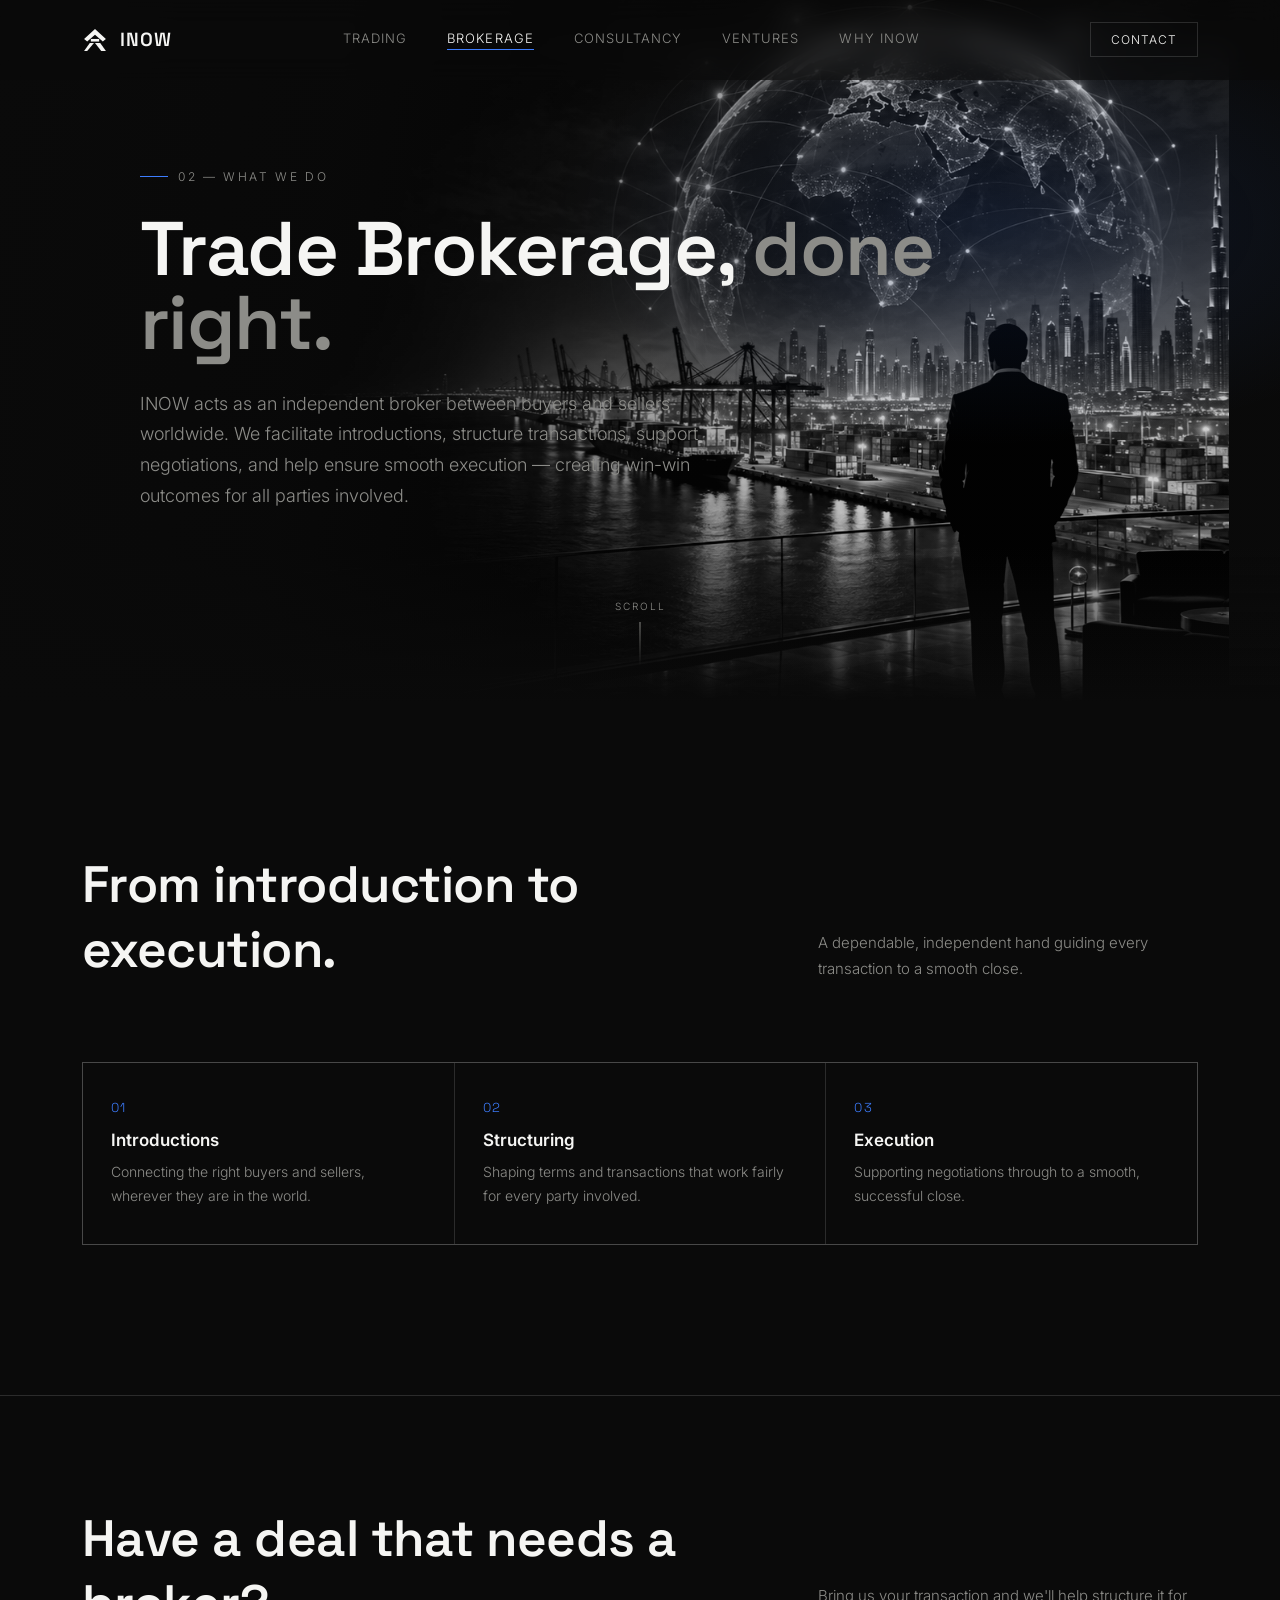
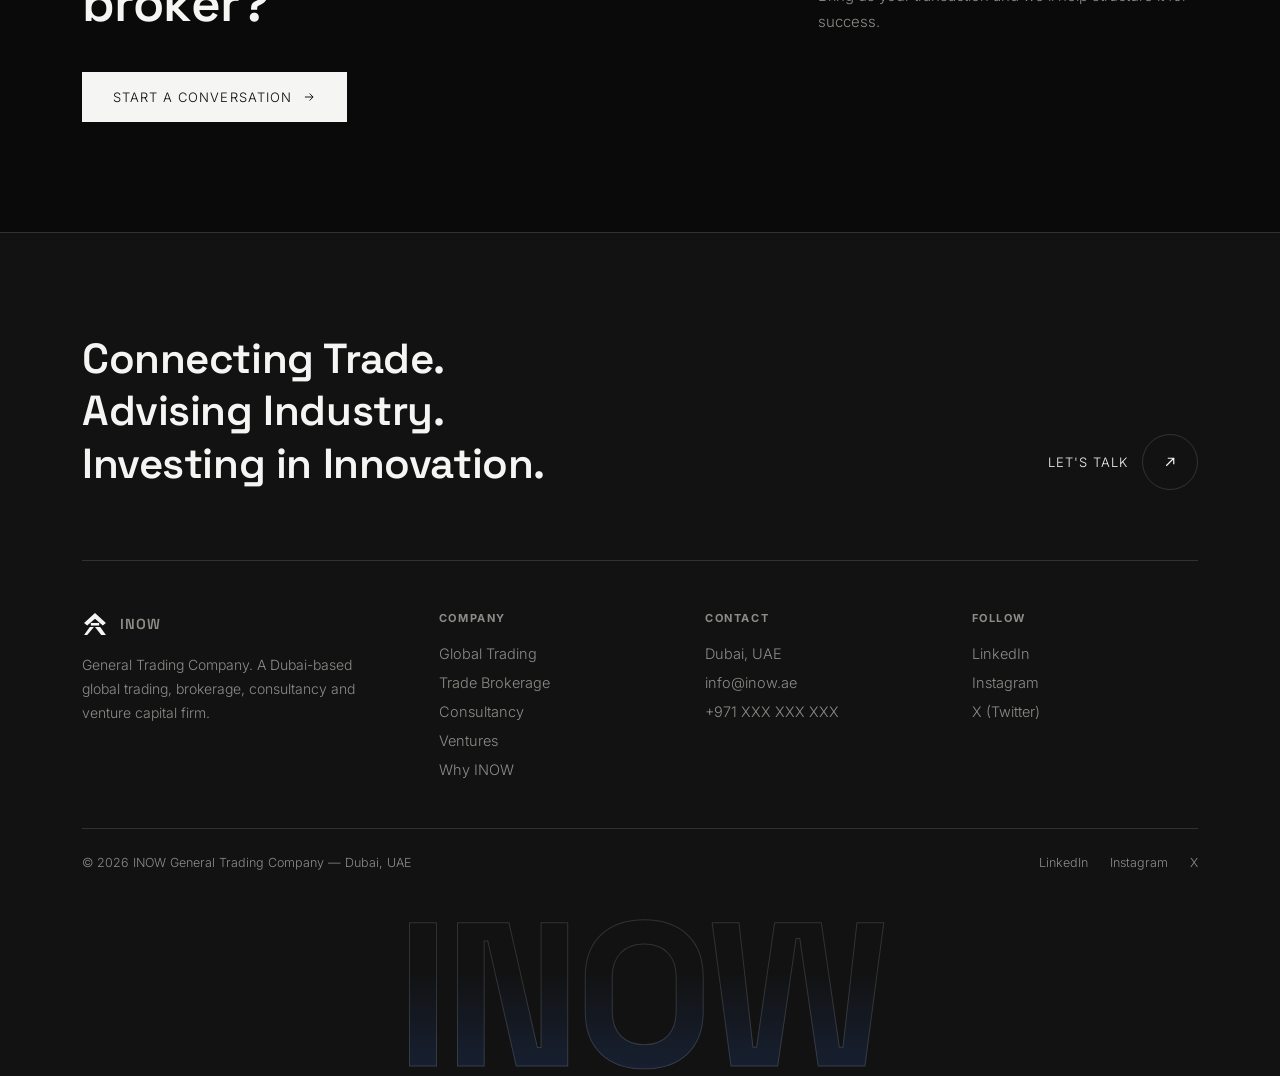
==== brokerage.html @ cca8582d "Split site into separate pages, fix header alignment, add favicon Each nav item (Trading, Brokerage," ====
<!DOCTYPE html>
<html lang="en">
<head>
<meta charset="UTF-8">
<meta name="viewport" content="width=device-width, initial-scale=1.0">
<title>Trade Brokerage — INOW</title>
<meta name="description" content="INOW acts as an independent broker between buyers and sellers worldwide, facilitating introductions, structuring transactions, and supporting negotiations.">
<link rel="icon" type="image/svg+xml" href="assets/favicon.svg">
<link rel="preconnect" href="https://fonts.googleapis.com">
<link rel="preconnect" href="https://fonts.gstatic.com" crossorigin>
<link href="https://fonts.googleapis.com/css2?family=Space+Grotesk:wght@400;500;600;700&family=Inter:wght@300;400;500;600&display=swap" rel="stylesheet">
<link rel="stylesheet" href="assets/style.css">
</head>
<body>

<header id="siteHeader">
  <div class="wrap header-inner">
    <a href="index.html" class="brand">
      <svg class="mark" viewBox="0 0 100 100" fill="none" xmlns="http://www.w3.org/2000/svg">
        <path d="M50 8 L92 46 L80 56 L50 30 L20 56 L8 46 Z" fill="#f5f5f3"/>
        <rect x="34" y="46" width="32" height="10" fill="#f5f5f3"/>
        <path d="M30 62 L46 62 L20 92 L8 92 Z" fill="#f5f5f3"/>
        <path d="M50 62 L70 62 L92 92 L74 92 Z" fill="#f5f5f3"/>
      </svg>
      <span class="logotype">INOW</span>
    </a>
    <nav class="links">
      <a href="trading.html">Trading</a>
      <a href="brokerage.html" class="active">Brokerage</a>
      <a href="consultancy.html">Consultancy</a>
      <a href="ventures.html">Ventures</a>
      <a href="why-inow.html">Why INOW</a>
    </nav>
    <a href="index.html#contact" class="nav-cta">Contact</a>
    <div class="burger" id="burger"><span></span><span></span><span></span></div>
  </div>
</header>

<!-- ================= HERO ================= -->
<section class="hero page-hero">
  <div class="hero-canvas-wrap">
    <img src="hero-global-trade.png" alt="Global trade negotiation and brokerage network" class="hero-bg-image">
    <div class="hero-scrim"></div>
  </div>
  <div class="wrap hero-content">
    <div class="eyebrow">02 — What We Do</div>
    <h1>Trade Brokerage, <em>done right.</em></h1>
    <p class="lead">INOW acts as an independent broker between buyers and sellers worldwide. We facilitate introductions, structure transactions, support negotiations, and help ensure smooth execution — creating win-win outcomes for all parties involved.</p>
  </div>
  <div class="scroll-cue"><span>Scroll</span><div class="line"></div></div>
</section>

<!-- ================= CONTENT ================= -->
<section>
  <div class="wrap">
    <div class="section-head reveal">
      <h2>From introduction to execution.</h2>
      <p>A dependable, independent hand guiding every transaction to a smooth close.</p>
    </div>
    <div class="trio-grid stagger">
      <div class="trio-cell reveal">
        <div class="step">01</div>
        <h4>Introductions</h4>
        <p>Connecting the right buyers and sellers, wherever they are in the world.</p>
      </div>
      <div class="trio-cell reveal">
        <div class="step">02</div>
        <h4>Structuring</h4>
        <p>Shaping terms and transactions that work fairly for every party involved.</p>
      </div>
      <div class="trio-cell reveal">
        <div class="step">03</div>
        <h4>Execution</h4>
        <p>Supporting negotiations through to a smooth, successful close.</p>
      </div>
    </div>
  </div>
</section>

<!-- ================= CONTACT CTA ================= -->
<section class="divider-line tight">
  <div class="wrap">
    <div class="section-head reveal" style="margin-bottom:0;">
      <h2>Have a deal that needs a broker?</h2>
      <p>Bring us your transaction and we'll help structure it for success.</p>
    </div>
    <div class="hero-actions reveal" style="opacity:1;margin-top:36px;">
      <a href="index.html#contact" class="btn primary">Start a Conversation
        <svg viewBox="0 0 24 24" fill="none" stroke="currentColor" stroke-width="1.6"><path d="M5 12h14M13 6l6 6-6 6"/></svg>
      </a>
    </div>
  </div>
</section>

<!-- ================= FOOTER ================= -->
<footer>
  <div class="wrap">
    <div class="footer-top reveal">
      <div class="footer-tagline">Connecting Trade.<br>Advising Industry.<br>Investing in Innovation.</div>
      <a href="index.html#contact" class="footer-cta">Let's talk
        <span class="circle"><svg viewBox="0 0 24 24" fill="none" stroke="currentColor" stroke-width="1.6"><path d="M7 17 17 7M9 7h8v8"/></svg></span>
      </a>
    </div>

    <div class="footer-columns">
      <div class="footer-brand-col">
        <a href="index.html" class="brand">
          <svg class="mark" viewBox="0 0 100 100" fill="none" xmlns="http://www.w3.org/2000/svg">
            <path d="M50 8 L92 46 L80 56 L50 30 L20 56 L8 46 Z" fill="#f5f5f3"/>
            <rect x="34" y="46" width="32" height="10" fill="#f5f5f3"/>
            <path d="M30 62 L46 62 L20 92 L8 92 Z" fill="#f5f5f3"/>
            <path d="M50 62 L70 62 L92 92 L74 92 Z" fill="#f5f5f3"/>
          </svg>
          <span class="logotype">INOW</span>
        </a>
        <p>General Trading Company. A Dubai-based global trading, brokerage, consultancy and venture capital firm.</p>
      </div>
      <div>
        <h5>Company</h5>
        <ul>
          <li><a href="trading.html">Global Trading</a></li>
          <li><a href="brokerage.html">Trade Brokerage</a></li>
          <li><a href="consultancy.html">Consultancy</a></li>
          <li><a href="ventures.html">Ventures</a></li>
          <li><a href="why-inow.html">Why INOW</a></li>
        </ul>
      </div>
      <div>
        <h5>Contact</h5>
        <ul>
          <li>Dubai, UAE</li>
          <li><a href="mailto:info@inow.ae">info@inow.ae</a></li>
          <li>+971 XXX XXX XXX</li>
        </ul>
      </div>
      <div>
        <h5>Follow</h5>
        <ul>
          <li><a href="#">LinkedIn</a></li>
          <li><a href="#">Instagram</a></li>
          <li><a href="#">X (Twitter)</a></li>
        </ul>
      </div>
    </div>

    <div class="footer-bottom">
      <span>© <span id="year"></span> INOW General Trading Company — Dubai, UAE</span>
      <div class="footer-socials">
        <a href="#">LinkedIn</a><a href="#">Instagram</a><a href="#">X</a>
      </div>
    </div>

    <div class="footer-giant">INOW</div>
  </div>
</footer>

<script src="assets/site.js"></script>
</body>
</html>
---- assets/style.css ----
:root{
  --black:#0a0a0a;
  --off-black:#121212;
  --panel:#161616;
  --white:#f5f5f3;
  --grey-1:#8c8c88;
  --grey-2:#3a3a38;
  --line:rgba(245,245,243,0.14);
  --line-soft:rgba(245,245,243,0.07);
  --blue:#3d7dff;
  --blue-soft:rgba(61,125,255,0.14);
  --blue-glow:rgba(61,125,255,0.35);
  --ease:cubic-bezier(.16,.8,.24,1);
}
*{margin:0;padding:0;box-sizing:border-box;}
html{scroll-behavior:smooth;}
body{
  background:var(--black);
  color:var(--white);
  font-family:'Inter',sans-serif;
  font-weight:300;
  overflow-x:hidden;
  -webkit-font-smoothing:antialiased;
}
h1,h2,h3,.logotype{font-family:'Space Grotesk',sans-serif;}
a{color:inherit;text-decoration:none;}
img{max-width:100%;display:block;}
.wrap{max-width:1180px;margin:0 auto;padding:0 32px;}
::selection{background:var(--blue);color:var(--white);}

/* ---------- Scrollbar ---------- */
::-webkit-scrollbar{width:8px;}
::-webkit-scrollbar-track{background:var(--black);}
::-webkit-scrollbar-thumb{background:var(--grey-2);}
::-webkit-scrollbar-thumb:hover{background:var(--blue);}

/* ---------- Nav ---------- */
header{
  position:fixed;top:0;left:0;right:0;z-index:100;
  background:rgba(10,10,10,0.55);
  backdrop-filter:blur(14px);
  border-bottom:1px solid transparent;
  transition:border-color .4s var(--ease),background .4s var(--ease);
}
header.scrolled{
  border-bottom-color:var(--line);
  background:rgba(10,10,10,0.85);
}
.header-inner{
  display:flex;align-items:center;justify-content:space-between;
  padding:22px 32px;
  transition:padding .4s var(--ease);
}
header.scrolled .header-inner{padding:14px 32px;}
.brand{display:flex;align-items:center;gap:12px;font-size:19px;letter-spacing:0.06em;font-weight:600;}
.brand .mark{width:26px;height:26px;display:block;}
nav.links{display:flex;gap:40px;font-size:13px;letter-spacing:0.08em;text-transform:uppercase;}
nav.links a{position:relative;color:var(--grey-1);transition:color .3s var(--ease);padding-bottom:4px;}
nav.links a::after{
  content:"";position:absolute;left:0;bottom:0;width:0;height:1px;background:var(--blue);
  transition:width .35s var(--ease);
}
nav.links a:hover{color:var(--white);}
nav.links a:hover::after{width:100%;}
nav.links a.active{color:var(--white);}
nav.links a.active::after{width:100%;}
.nav-cta{
  border:1px solid var(--line);padding:9px 20px;font-size:12px;letter-spacing:.08em;text-transform:uppercase;
  transition:all .3s var(--ease);
}
.nav-cta:hover{background:var(--blue);color:var(--white);border-color:var(--blue);}
.burger{display:none;flex-direction:column;gap:5px;cursor:pointer;z-index:110;}
.burger span{width:24px;height:1px;background:var(--white);display:block;}

/* ---------- Hero ---------- */
.hero{
  position:relative;min-height:100vh;display:flex;flex-direction:column;justify-content:center;
  padding-top:120px;overflow:hidden;
}
.hero.page-hero{min-height:78vh;}
.hero-canvas-wrap{
  position:absolute;inset:0;z-index:0;
  background:var(--black);
  overflow:hidden;
}
.hero-bg-image{
  position:absolute;inset:-4% -4% -4% -4%;width:108%;height:108%;object-fit:cover;object-position:center 30%;
  filter:grayscale(1) contrast(1.08);
  animation:heroZoom 26s ease-in-out infinite alternate;
  opacity:0.95;
  clip-path:circle(0% at 72% 42%);
  will-change:clip-path,transform;
}
.hero-bg-image.revealed{
  animation:heroReveal 1.6s var(--ease) forwards, heroZoom 26s ease-in-out 1.6s infinite alternate;
}
@keyframes heroReveal{
  from{clip-path:circle(0% at 72% 42%);}
  to{clip-path:circle(75% at 72% 42%);}
}
@keyframes heroZoom{from{transform:scale(1);}to{transform:scale(1.06);}}
.hero-scrim{
  position:absolute;inset:0;z-index:1;
  background:
    linear-gradient(100deg, var(--black) 0%, rgba(10,10,10,0.86) 26%, rgba(10,10,10,0.35) 52%, rgba(10,10,10,0.15) 70%),
    linear-gradient(0deg, var(--black) 0%, transparent 22%),
    radial-gradient(ellipse 50% 45% at 78% 32%, var(--blue-soft), transparent 70%);
}
.hero-content{position:relative;z-index:2;}
.eyebrow{
  display:inline-flex;align-items:center;gap:10px;
  font-size:12px;letter-spacing:.22em;text-transform:uppercase;color:var(--grey-1);
  margin-bottom:28px;opacity:0;animation:fadeUp .9s var(--ease) .1s forwards;
}
.eyebrow::before{content:"";width:28px;height:1px;background:var(--blue);}
.hero h1{
  font-size:clamp(42px,7.4vw,104px);
  line-height:0.98;font-weight:600;letter-spacing:-0.02em;
  max-width:1000px;
  opacity:0;animation:fadeUp 1s var(--ease) .25s forwards;
}
.hero.page-hero h1{font-size:clamp(38px,6vw,76px);}
.hero h1 em{font-style:normal;color:var(--grey-1);}
.hero p.lead{
  margin-top:28px;max-width:560px;font-size:18px;line-height:1.7;color:var(--grey-1);font-weight:300;
  opacity:0;animation:fadeUp 1s var(--ease) .4s forwards;
}
.hero-actions{
  margin-top:44px;display:flex;gap:18px;flex-wrap:wrap;
  opacity:0;animation:fadeUp 1s var(--ease) .55s forwards;
}
.btn{
  display:inline-flex;align-items:center;gap:10px;
  padding:16px 30px;font-size:13px;letter-spacing:.08em;text-transform:uppercase;
  border:1px solid var(--white);transition:all .35s var(--ease);
}
.btn.primary{background:var(--white);color:var(--black);}
.btn.primary:hover{background:var(--blue);color:var(--white);border-color:var(--blue);box-shadow:0 0 0 1px var(--blue),0 12px 32px -8px var(--blue-glow);}
.btn.ghost{border-color:var(--line);color:var(--white);}
.btn.ghost:hover{border-color:var(--blue);color:var(--blue);}
.btn svg{width:14px;height:14px;transition:transform .35s var(--ease);}
.btn:hover svg{transform:translateX(4px);}

.hero-stats{
  position:relative;z-index:2;
  margin-top:110px;padding-top:34px;border-top:1px solid var(--line);
  display:grid;grid-template-columns:repeat(4,1fr);gap:20px;
  opacity:0;animation:fadeUp 1s var(--ease) .7s forwards;
}
.stat .num{font-family:'Space Grotesk',sans-serif;font-size:clamp(22px,2.6vw,36px);font-weight:600;}
.stat:nth-child(2) .num{color:var(--blue);}
.stat .label{margin-top:6px;font-size:12px;letter-spacing:.08em;text-transform:uppercase;color:var(--grey-1);}

.scroll-cue{
  position:absolute;bottom:36px;left:50%;transform:translateX(-50%);z-index:2;
  display:flex;flex-direction:column;align-items:center;gap:10px;
  font-size:10px;letter-spacing:.2em;text-transform:uppercase;color:var(--grey-1);
}
.scroll-cue .line{width:1px;height:44px;background:linear-gradient(var(--grey-1),transparent);position:relative;overflow:hidden;}
.scroll-cue .line::after{
  content:"";position:absolute;top:-100%;left:0;width:100%;height:100%;background:var(--blue);
  animation:drip 2.2s ease-in-out infinite;
}
@keyframes drip{0%{top:-100%;}60%{top:100%;}100%{top:100%;}}

@keyframes fadeUp{
  from{opacity:0;transform:translateY(22px);}
  to{opacity:1;transform:translateY(0);}
}

/* ---------- Section shell ---------- */
section{position:relative;padding:150px 0;}
section.tight{padding:110px 0;}
.divider-line{border-top:1px solid var(--line);}
.kicker{
  font-size:12px;letter-spacing:.22em;text-transform:uppercase;color:var(--grey-1);
  display:flex;align-items:center;gap:12px;margin-bottom:22px;
}
.kicker span.tag{font-family:'Space Grotesk',sans-serif;color:var(--grey-2);font-size:64px;font-weight:700;line-height:1;}
.kicker::before{content:"";width:8px;height:8px;border-radius:50%;background:var(--blue);box-shadow:0 0 12px var(--blue-glow);flex-shrink:0;}
.section-head{display:flex;justify-content:space-between;align-items:flex-end;gap:40px;margin-bottom:80px;flex-wrap:wrap;}
.section-head h2{font-size:clamp(30px,4vw,52px);font-weight:600;letter-spacing:-0.01em;max-width:640px;}
.section-head p{max-width:380px;color:var(--grey-1);font-size:15px;line-height:1.75;}

.reveal{opacity:0;transform:translateY(36px);transition:opacity .9s var(--ease),transform .9s var(--ease);}
.reveal.in{opacity:1;transform:translateY(0);}
.stagger .reveal:nth-child(1){transition-delay:.05s;}
.stagger .reveal:nth-child(2){transition-delay:.15s;}
.stagger .reveal:nth-child(3){transition-delay:.25s;}
.stagger .reveal:nth-child(4){transition-delay:.35s;}

/* ---------- Pillars (Brokerage / Consultancy / VC) ---------- */
.pillars{display:flex;flex-direction:column;}
.pillar{
  display:grid;grid-template-columns:90px 1fr 1fr;gap:48px;align-items:start;
  padding:54px 0;border-top:1px solid var(--line);position:relative;
}
.pillar:last-child{border-bottom:1px solid var(--line);}
.pillar .idx{font-family:'Space Grotesk',sans-serif;font-size:15px;color:var(--grey-1);padding-top:6px;}
.pillar h3{font-size:clamp(24px,2.8vw,34px);font-weight:600;letter-spacing:-0.01em;}
.pillar .icon-badge{
  width:46px;height:46px;border:1px solid var(--line);border-radius:50%;
  display:flex;align-items:center;justify-content:center;margin-bottom:22px;
  transition:border-color .35s var(--ease),box-shadow .35s var(--ease);
}
.pillar:hover .icon-badge{border-color:var(--blue);box-shadow:0 0 20px -4px var(--blue-glow);}
.icon-badge svg{width:20px;height:20px;stroke:var(--white);fill:none;}
.pillar p{color:var(--grey-1);font-size:15.5px;line-height:1.8;max-width:480px;}
@media (max-width:820px){
  .pillar{grid-template-columns:1fr;gap:14px;}
  .pillar .idx{display:none;}
}

/* ---------- Why INOW ---------- */
.why-grid{display:grid;grid-template-columns:repeat(5,1fr);border-top:1px solid var(--line);border-left:1px solid var(--line);}
.why-cell{
  border-right:1px solid var(--line);border-bottom:1px solid var(--line);
  padding:40px 26px;min-height:220px;display:flex;flex-direction:column;justify-content:space-between;
  transition:background .4s var(--ease),box-shadow .4s var(--ease);
  position:relative;
}
.why-cell:hover{background:var(--panel);box-shadow:inset 0 2px 0 var(--blue);}
.why-cell svg{width:26px;height:26px;stroke:var(--white);fill:none;transition:stroke .35s var(--ease);}
.why-cell:hover svg{stroke:var(--blue);}
.why-cell h4{margin-top:22px;font-size:15px;font-weight:500;letter-spacing:.01em;line-height:1.5;}
@media (max-width:960px){.why-grid{grid-template-columns:repeat(2,1fr);}}

/* ---------- Overview link cards (Home) ---------- */
.card-grid{display:grid;grid-template-columns:repeat(auto-fit,minmax(220px,1fr));gap:1px;background:var(--line);border:1px solid var(--line);}
.card{
  background:var(--black);padding:44px 30px;display:flex;flex-direction:column;justify-content:space-between;min-height:280px;
  transition:background .4s var(--ease);position:relative;overflow:hidden;
}
.card:hover{background:var(--panel);}
.card .icon-badge{margin-bottom:0;}
.card:hover .icon-badge{border-color:var(--blue);box-shadow:0 0 20px -4px var(--blue-glow);}
.card h3{font-size:19px;font-weight:600;margin:22px 0 10px;letter-spacing:-0.01em;}
.card p{color:var(--grey-1);font-size:14px;line-height:1.7;margin-bottom:26px;}
.card .card-link{display:inline-flex;align-items:center;gap:8px;font-size:12px;letter-spacing:.1em;text-transform:uppercase;color:var(--white);}
.card .card-link svg{width:13px;height:13px;stroke:currentColor;fill:none;transition:transform .35s var(--ease);}
.card:hover .card-link svg{transform:translateX(4px);}

/* ---------- Trio highlight grid (Brokerage / Consultancy / Ventures) ---------- */
.trio-grid{display:grid;grid-template-columns:repeat(3,1fr);gap:1px;background:var(--line);border:1px solid var(--line);}
.trio-cell{background:var(--black);padding:36px 28px;transition:background .4s var(--ease);}
.trio-cell:hover{background:var(--panel);}
.trio-cell .step{font-family:'Space Grotesk',sans-serif;color:var(--blue);font-size:13px;letter-spacing:.1em;margin-bottom:14px;}
.trio-cell h4{font-size:17px;font-weight:600;margin-bottom:10px;}
.trio-cell p{color:var(--grey-1);font-size:14px;line-height:1.7;}
@media (max-width:820px){.trio-grid{grid-template-columns:1fr;}}

/* ---------- Marquee ---------- */
.marquee-strip{
  border-top:1px solid var(--line);border-bottom:1px solid var(--line);
  padding:30px 0;overflow:hidden;white-space:nowrap;
}
.marquee-track{display:inline-flex;gap:0;animation:scrollLeft 32s linear infinite;}
.marquee-track span{
  font-family:'Space Grotesk',sans-serif;font-size:22px;font-weight:500;color:var(--grey-1);
  padding:0 34px;display:inline-flex;align-items:center;gap:34px;
}
.marquee-track span::after{content:"—";color:var(--blue);opacity:0.6;}
@keyframes scrollLeft{from{transform:translateX(0);}to{transform:translateX(-50%);}}

/* ---------- Contact ---------- */
.contact-shell{display:grid;grid-template-columns:1fr 1fr;gap:80px;}
.contact-info h2{font-size:clamp(32px,4.4vw,56px);font-weight:600;letter-spacing:-0.02em;margin-bottom:26px;}
.contact-info p{color:var(--grey-1);font-size:16px;line-height:1.8;max-width:420px;margin-bottom:44px;}
.contact-detail{display:flex;align-items:center;gap:16px;padding:18px 0;border-top:1px solid var(--line);transition:border-color .3s var(--ease);}
.contact-detail:last-of-type{border-bottom:1px solid var(--line);}
.contact-detail:hover{border-color:var(--blue-soft);}
.contact-detail svg{width:18px;height:18px;stroke:var(--blue);fill:none;flex-shrink:0;}
.contact-detail .label{font-size:11px;letter-spacing:.14em;text-transform:uppercase;color:var(--grey-1);}
.contact-detail .value{font-size:16px;margin-top:2px;}

form.contact-form{display:flex;flex-direction:column;gap:0;}
.field{border-bottom:1px solid var(--line);padding:18px 2px;position:relative;}
.field label{display:block;font-size:11px;letter-spacing:.14em;text-transform:uppercase;color:var(--grey-1);margin-bottom:10px;}
.field input,.field textarea{
  width:100%;background:transparent;border:none;outline:none;color:var(--white);
  font-family:'Inter',sans-serif;font-size:16px;font-weight:300;resize:none;
}
.field input::placeholder,.field textarea::placeholder{color:var(--grey-2);}
.field .underline{position:absolute;left:0;bottom:-1px;height:1px;width:0;background:var(--blue);transition:width .4s var(--ease);}
.field:focus-within .underline{width:100%;}
.field:focus-within label{color:var(--blue);}
.form-submit{
  margin-top:34px;align-self:flex-start;
}

/* ---------- Footer ---------- */
footer{
  background:var(--off-black);
  border-top:1px solid var(--line);
  padding-top:100px;
  position:relative;
  overflow:hidden;
}
.footer-top{display:flex;justify-content:space-between;align-items:flex-end;gap:40px;flex-wrap:wrap;padding-bottom:70px;}
.footer-tagline{font-family:'Space Grotesk',sans-serif;font-size:clamp(24px,3.4vw,42px);font-weight:600;max-width:640px;letter-spacing:-0.01em;line-height:1.25;}
.footer-cta{display:flex;align-items:center;gap:14px;font-size:13px;letter-spacing:.08em;text-transform:uppercase;}
.footer-cta .circle{
  width:56px;height:56px;border:1px solid var(--line);border-radius:50%;
  display:flex;align-items:center;justify-content:center;transition:all .35s var(--ease);
}
.footer-cta .circle svg{width:18px;height:18px;stroke:var(--white);fill:none;transition:transform .35s var(--ease);}
.footer-cta:hover .circle{background:var(--blue);border-color:var(--blue);box-shadow:0 0 24px -4px var(--blue-glow);}
.footer-cta:hover .circle svg{stroke:var(--white);transform:translate(3px,-3px);}

.footer-columns{
  display:grid;grid-template-columns:1.4fr 1fr 1fr 1fr;gap:40px;
  padding:50px 0;border-top:1px solid var(--line);
}
.footer-columns h5{font-size:11px;letter-spacing:.14em;text-transform:uppercase;color:var(--grey-1);margin-bottom:20px;}
.footer-columns ul{list-style:none;display:flex;flex-direction:column;gap:12px;}
.footer-columns a, .footer-columns li{font-size:14.5px;color:var(--grey-1);transition:color .3s var(--ease);}
.footer-columns a:hover{color:var(--blue);}
.footer-brand-col .brand{margin-bottom:16px;}
.footer-brand-col p{color:var(--grey-1);font-size:14px;line-height:1.7;max-width:280px;}

.footer-bottom{
  display:flex;justify-content:space-between;align-items:center;flex-wrap:wrap;gap:16px;
  padding:26px 0;border-top:1px solid var(--line);
  font-size:12.5px;color:var(--grey-1);
}
.footer-socials{display:flex;gap:22px;}
.footer-socials a{color:var(--grey-1);}
.footer-socials a:hover{color:var(--blue);}

.footer-giant{
  font-family:'Space Grotesk',sans-serif;font-weight:700;
  font-size:clamp(70px,16vw,260px);line-height:0.78;letter-spacing:-0.03em;
  color:transparent;-webkit-text-stroke:1px var(--line);
  background:linear-gradient(180deg, transparent 40%, var(--blue-soft) 100%);
  -webkit-background-clip:text;background-clip:text;
  text-align:center;padding:20px 0 0;user-select:none;white-space:nowrap;
}

@media (max-width:900px){
  .contact-shell{grid-template-columns:1fr;}
  .footer-columns{grid-template-columns:1fr 1fr;}
  .hero-stats{grid-template-columns:repeat(2,1fr);}
}
@media (max-width:720px){
  nav.links{
    display:flex;flex-direction:column;align-items:flex-start;gap:0;
    position:fixed;top:0;right:0;height:100vh;width:78vw;max-width:320px;
    background:var(--off-black);border-left:1px solid var(--line);
    padding:100px 32px;transform:translateX(100%);transition:transform .45s var(--ease);
    z-index:105;
  }
  nav.links.open{transform:translateX(0);}
  nav.links a{width:100%;padding:16px 0;border-bottom:1px solid var(--line-soft);font-size:14px;}
  .nav-cta{display:none;}
  .burger{display:flex;}
  .burger.open span:nth-child(1){transform:translateY(6px) rotate(45deg);}
  .burger.open span:nth-child(2){opacity:0;}
  .burger.open span:nth-child(3){transform:translateY(-6px) rotate(-45deg);}
  .burger span{transition:transform .3s var(--ease),opacity .3s var(--ease);}
  .pillar{grid-template-columns:1fr;}
  .why-grid{grid-template-columns:1fr 1fr;}
  section{padding:100px 0;}
}
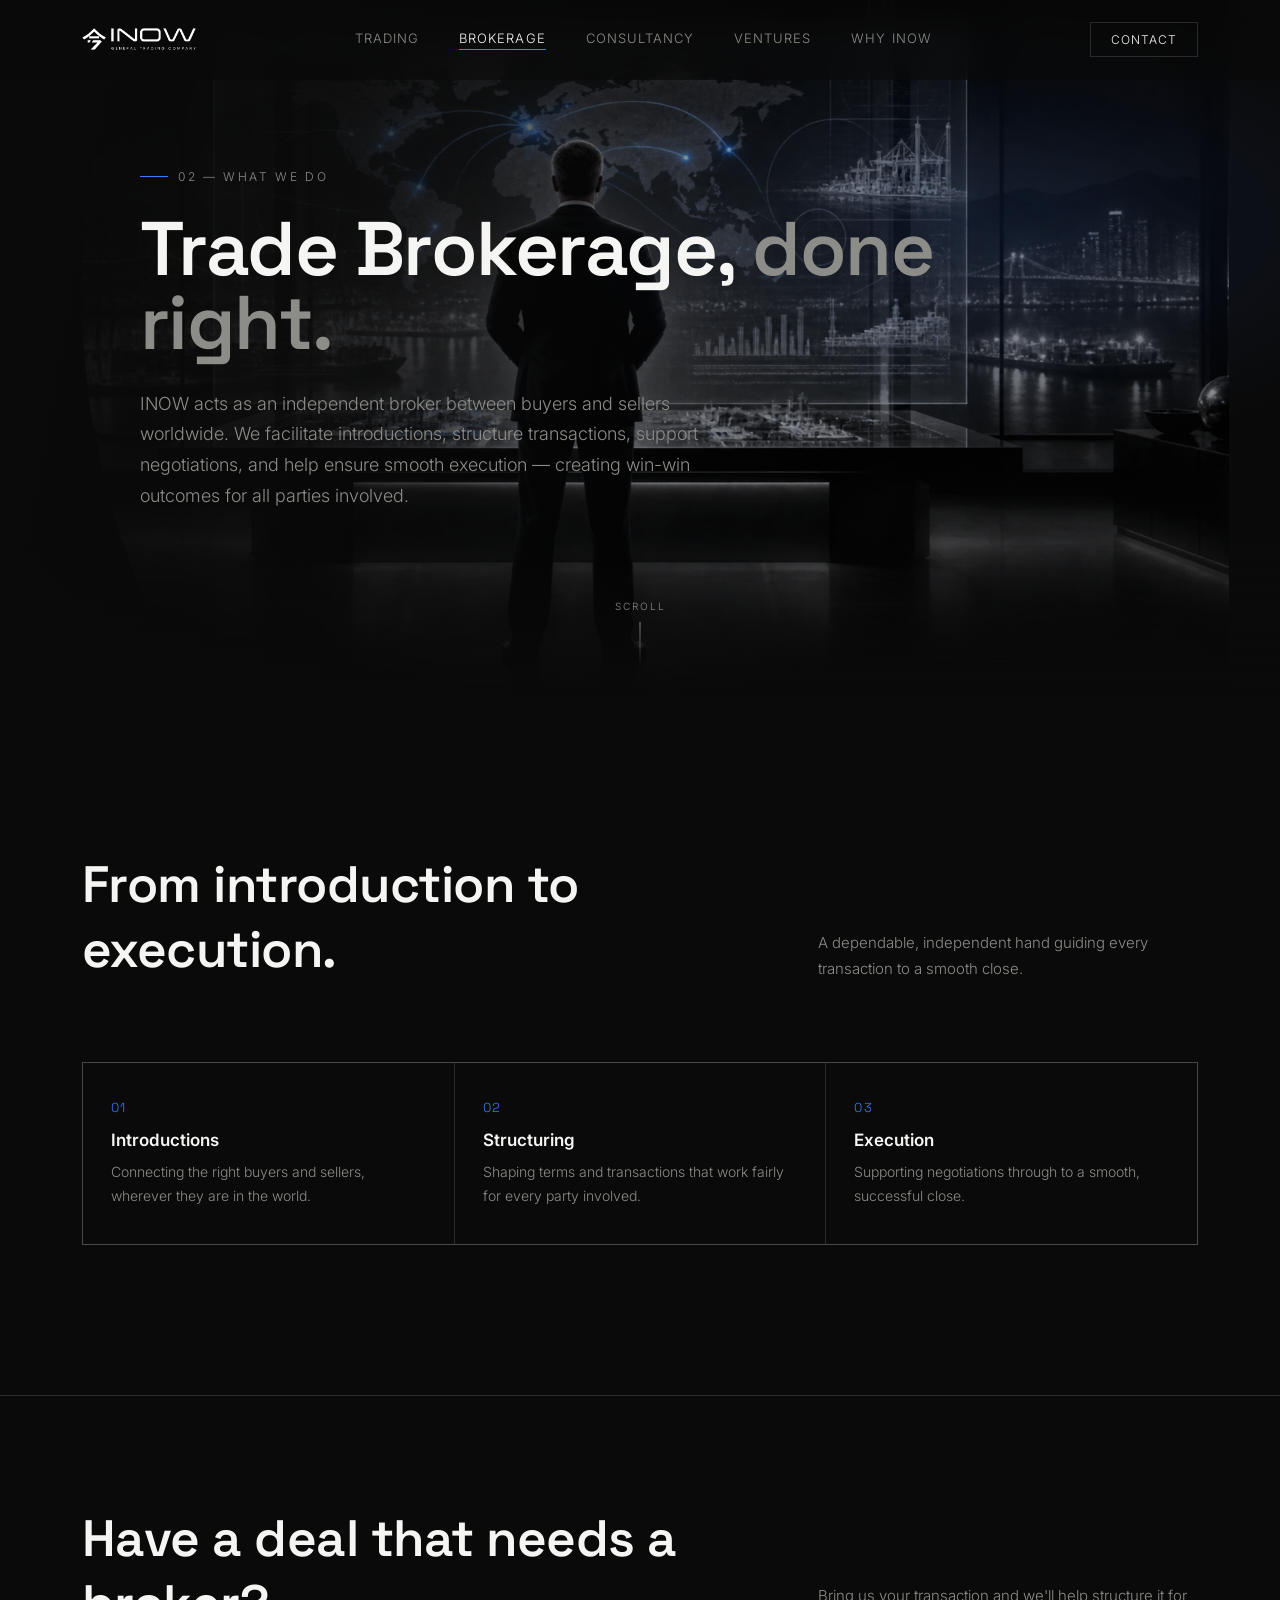
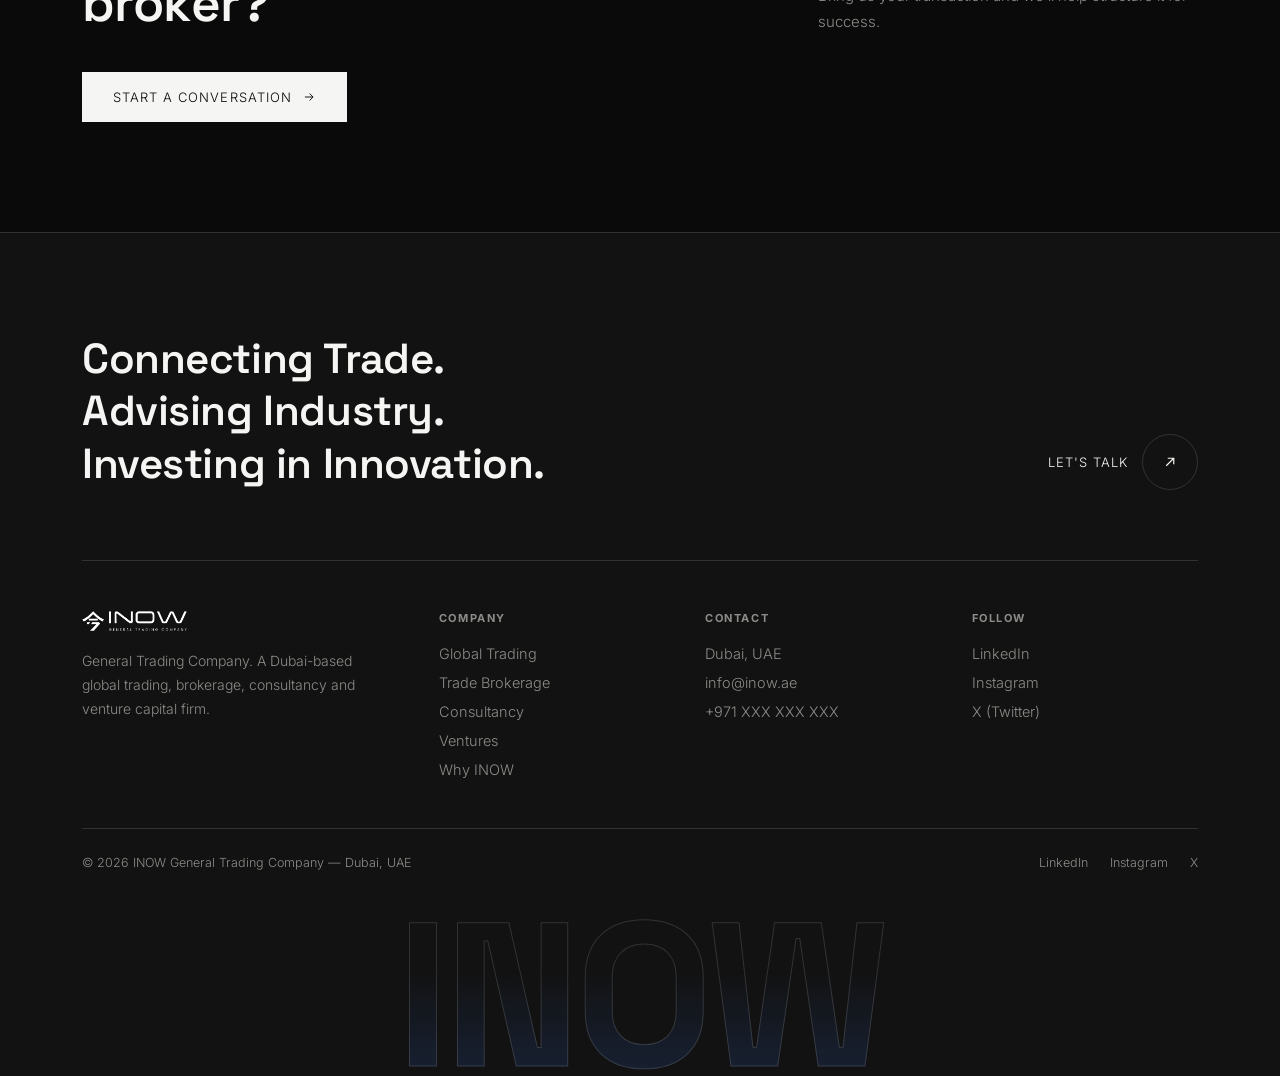
==== commit 86e9e921: "Wire in per-page hero photos and swap header/footer to the real logo Renames the uploaded hero-image" ====
--- a/brokerage.html
+++ b/brokerage.html
@@ -16,13 +16,7 @@
 <header id="siteHeader">
   <div class="wrap header-inner">
     <a href="index.html" class="brand">
-      <svg class="mark" viewBox="0 0 100 100" fill="none" xmlns="http://www.w3.org/2000/svg">
-        <path d="M50 8 L92 46 L80 56 L50 30 L20 56 L8 46 Z" fill="#f5f5f3"/>
-        <rect x="34" y="46" width="32" height="10" fill="#f5f5f3"/>
-        <path d="M30 62 L46 62 L20 92 L8 92 Z" fill="#f5f5f3"/>
-        <path d="M50 62 L70 62 L92 92 L74 92 Z" fill="#f5f5f3"/>
-      </svg>
-      <span class="logotype">INOW</span>
+      <img src="assets/inow-logo.png" alt="INOW" class="brand-logo">
     </a>
     <nav class="links">
       <a href="trading.html">Trading</a>
@@ -39,7 +33,7 @@
 <!-- ================= HERO ================= -->
 <section class="hero page-hero">
   <div class="hero-canvas-wrap">
-    <img src="hero-global-trade.png" alt="Global trade negotiation and brokerage network" class="hero-bg-image">
+    <img src="assets/hero-brokerage.png" alt="Executive reviewing a global trade network map, connecting buyers and sellers worldwide" class="hero-bg-image">
     <div class="hero-scrim"></div>
   </div>
   <div class="wrap hero-content">
@@ -105,13 +99,7 @@
     <div class="footer-columns">
       <div class="footer-brand-col">
         <a href="index.html" class="brand">
-          <svg class="mark" viewBox="0 0 100 100" fill="none" xmlns="http://www.w3.org/2000/svg">
-            <path d="M50 8 L92 46 L80 56 L50 30 L20 56 L8 46 Z" fill="#f5f5f3"/>
-            <rect x="34" y="46" width="32" height="10" fill="#f5f5f3"/>
-            <path d="M30 62 L46 62 L20 92 L8 92 Z" fill="#f5f5f3"/>
-            <path d="M50 62 L70 62 L92 92 L74 92 Z" fill="#f5f5f3"/>
-          </svg>
-          <span class="logotype">INOW</span>
+          <img src="assets/inow-logo.png" alt="INOW" class="brand-logo">
         </a>
         <p>General Trading Company. A Dubai-based global trading, brokerage, consultancy and venture capital firm.</p>
       </div>
--- a/assets/style.css
+++ b/assets/style.css
@@ -54,6 +54,8 @@
 header.scrolled .header-inner{padding:14px 32px;}
 .brand{display:flex;align-items:center;gap:12px;font-size:19px;letter-spacing:0.06em;font-weight:600;}
 .brand .mark{width:26px;height:26px;display:block;}
+.brand-logo{height:24px;width:auto;display:block;}
+.footer-brand-col .brand-logo{height:22px;}
 nav.links{display:flex;gap:40px;font-size:13px;letter-spacing:0.08em;text-transform:uppercase;}
 nav.links a{position:relative;color:var(--grey-1);transition:color .3s var(--ease);padding-bottom:4px;}
 nav.links a::after{
@@ -85,7 +87,7 @@
 }
 .hero-bg-image{
   position:absolute;inset:-4% -4% -4% -4%;width:108%;height:108%;object-fit:cover;object-position:center 30%;
-  filter:grayscale(1) contrast(1.08);
+  filter:saturate(1.15) contrast(1.08);
   animation:heroZoom 26s ease-in-out infinite alternate;
   opacity:0.95;
   clip-path:circle(0% at 72% 42%);
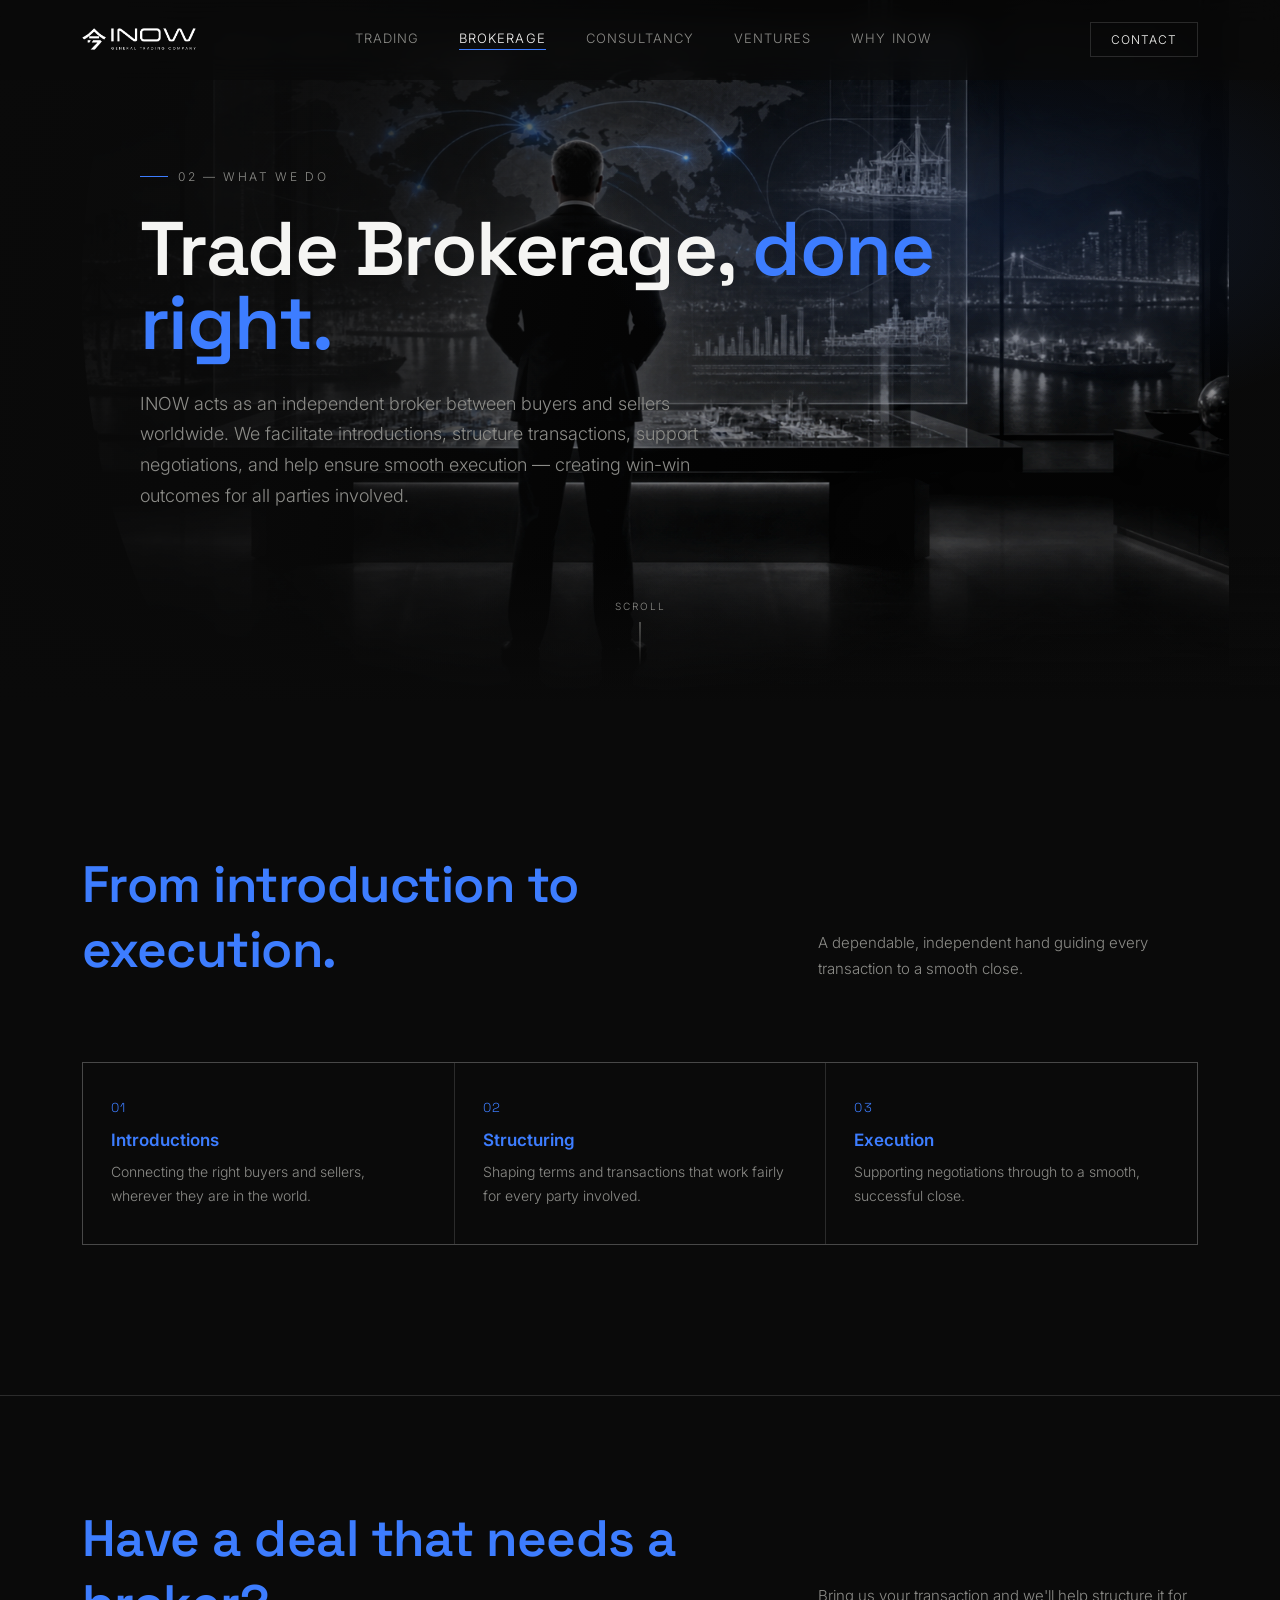
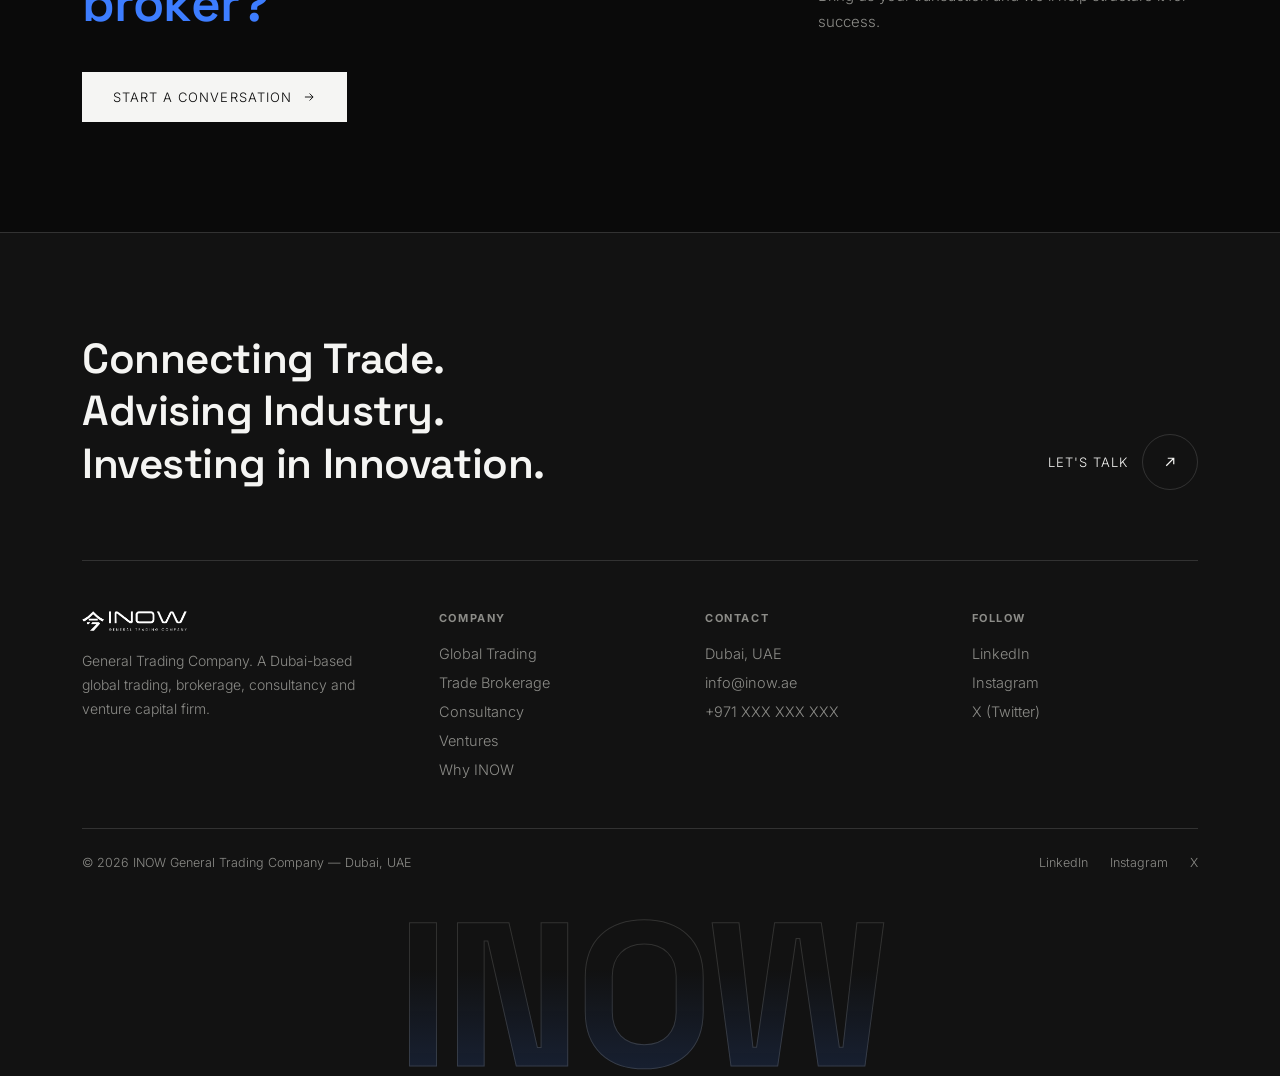
==== commit ef0da32a: "Add homepage hero slider, continuous glow loop, and blue heading accents The home hero now rotates t" ====
--- a/brokerage.html
+++ b/brokerage.html
@@ -35,6 +35,7 @@
   <div class="hero-canvas-wrap">
     <img src="assets/hero-brokerage.png" alt="Executive reviewing a global trade network map, connecting buyers and sellers worldwide" class="hero-bg-image">
     <div class="hero-scrim"></div>
+    <div class="hero-glow"></div>
   </div>
   <div class="wrap hero-content">
     <div class="eyebrow">02 — What We Do</div>
--- a/assets/style.css
+++ b/assets/style.css
@@ -105,8 +105,17 @@
   position:absolute;inset:0;z-index:1;
   background:
     linear-gradient(100deg, var(--black) 0%, rgba(10,10,10,0.86) 26%, rgba(10,10,10,0.35) 52%, rgba(10,10,10,0.15) 70%),
-    linear-gradient(0deg, var(--black) 0%, transparent 22%),
-    radial-gradient(ellipse 50% 45% at 78% 32%, var(--blue-soft), transparent 70%);
+    linear-gradient(0deg, var(--black) 0%, transparent 22%);
+}
+.hero-glow{
+  position:absolute;inset:0;z-index:1;pointer-events:none;
+  background:radial-gradient(ellipse 46% 42% at 78% 32%, var(--blue-glow), transparent 70%);
+  opacity:0.4;
+  animation:heroGlowPulse 7s ease-in-out infinite;
+}
+@keyframes heroGlowPulse{
+  0%,100%{opacity:0.3;transform:scale(1);}
+  50%{opacity:0.7;transform:scale(1.18);}
 }
 .hero-content{position:relative;z-index:2;}
 .eyebrow{
@@ -122,7 +131,7 @@
   opacity:0;animation:fadeUp 1s var(--ease) .25s forwards;
 }
 .hero.page-hero h1{font-size:clamp(38px,6vw,76px);}
-.hero h1 em{font-style:normal;color:var(--grey-1);}
+.hero h1 em{font-style:normal;color:var(--blue);}
 .hero p.lead{
   margin-top:28px;max-width:560px;font-size:18px;line-height:1.7;color:var(--grey-1);font-weight:300;
   opacity:0;animation:fadeUp 1s var(--ease) .4s forwards;
@@ -142,6 +151,31 @@
 .btn.ghost:hover{border-color:var(--blue);color:var(--blue);}
 .btn svg{width:14px;height:14px;transition:transform .35s var(--ease);}
 .btn:hover svg{transform:translateX(4px);}
+
+/* ---------- Hero slider (Home) ---------- */
+.hero-slide-bg{opacity:0;transition:opacity 1.4s ease-in-out;}
+.hero-slide-bg.active{opacity:0.95;}
+.hero-slides-text{display:grid;}
+.hero-slide-text{
+  grid-area:1/1;opacity:0;visibility:hidden;pointer-events:none;
+  transition:opacity .7s var(--ease);
+}
+.hero-slide-text.active{opacity:1;visibility:visible;pointer-events:auto;}
+.hero-slide-text .eyebrow,
+.hero-slide-text h1,
+.hero-slide-text p.lead,
+.hero-slide-text .hero-actions{animation:none;opacity:1;}
+.hero-dots{
+  position:absolute;right:40px;top:50%;transform:translateY(-50%);z-index:3;
+  display:flex;flex-direction:column;gap:14px;
+}
+.hero-dots .dot{
+  width:8px;height:8px;border-radius:50%;background:var(--line);border:none;padding:0;cursor:pointer;
+  transition:all .35s var(--ease);
+}
+.hero-dots .dot:hover{background:var(--grey-1);}
+.hero-dots .dot.active{background:var(--blue);box-shadow:0 0 10px var(--blue-glow);transform:scale(1.35);}
+@media (max-width:900px){.hero-dots{display:none;}}
 
 .hero-stats{
   position:relative;z-index:2;
@@ -181,7 +215,7 @@
 .kicker span.tag{font-family:'Space Grotesk',sans-serif;color:var(--grey-2);font-size:64px;font-weight:700;line-height:1;}
 .kicker::before{content:"";width:8px;height:8px;border-radius:50%;background:var(--blue);box-shadow:0 0 12px var(--blue-glow);flex-shrink:0;}
 .section-head{display:flex;justify-content:space-between;align-items:flex-end;gap:40px;margin-bottom:80px;flex-wrap:wrap;}
-.section-head h2{font-size:clamp(30px,4vw,52px);font-weight:600;letter-spacing:-0.01em;max-width:640px;}
+.section-head h2{font-size:clamp(30px,4vw,52px);font-weight:600;letter-spacing:-0.01em;max-width:640px;color:var(--blue);}
 .section-head p{max-width:380px;color:var(--grey-1);font-size:15px;line-height:1.75;}
 
 .reveal{opacity:0;transform:translateY(36px);transition:opacity .9s var(--ease),transform .9s var(--ease);}
@@ -199,7 +233,7 @@
 }
 .pillar:last-child{border-bottom:1px solid var(--line);}
 .pillar .idx{font-family:'Space Grotesk',sans-serif;font-size:15px;color:var(--grey-1);padding-top:6px;}
-.pillar h3{font-size:clamp(24px,2.8vw,34px);font-weight:600;letter-spacing:-0.01em;}
+.pillar h3{font-size:clamp(24px,2.8vw,34px);font-weight:600;letter-spacing:-0.01em;color:var(--blue);}
 .pillar .icon-badge{
   width:46px;height:46px;border:1px solid var(--line);border-radius:50%;
   display:flex;align-items:center;justify-content:center;margin-bottom:22px;
@@ -224,7 +258,7 @@
 .why-cell:hover{background:var(--panel);box-shadow:inset 0 2px 0 var(--blue);}
 .why-cell svg{width:26px;height:26px;stroke:var(--white);fill:none;transition:stroke .35s var(--ease);}
 .why-cell:hover svg{stroke:var(--blue);}
-.why-cell h4{margin-top:22px;font-size:15px;font-weight:500;letter-spacing:.01em;line-height:1.5;}
+.why-cell h4{margin-top:22px;font-size:15px;font-weight:500;letter-spacing:.01em;line-height:1.5;color:var(--blue);}
 @media (max-width:960px){.why-grid{grid-template-columns:repeat(2,1fr);}}
 
 /* ---------- Overview link cards (Home) ---------- */
@@ -236,7 +270,7 @@
 .card:hover{background:var(--panel);}
 .card .icon-badge{margin-bottom:0;}
 .card:hover .icon-badge{border-color:var(--blue);box-shadow:0 0 20px -4px var(--blue-glow);}
-.card h3{font-size:19px;font-weight:600;margin:22px 0 10px;letter-spacing:-0.01em;}
+.card h3{font-size:19px;font-weight:600;margin:22px 0 10px;letter-spacing:-0.01em;color:var(--blue);}
 .card p{color:var(--grey-1);font-size:14px;line-height:1.7;margin-bottom:26px;}
 .card .card-link{display:inline-flex;align-items:center;gap:8px;font-size:12px;letter-spacing:.1em;text-transform:uppercase;color:var(--white);}
 .card .card-link svg{width:13px;height:13px;stroke:currentColor;fill:none;transition:transform .35s var(--ease);}
@@ -247,7 +281,7 @@
 .trio-cell{background:var(--black);padding:36px 28px;transition:background .4s var(--ease);}
 .trio-cell:hover{background:var(--panel);}
 .trio-cell .step{font-family:'Space Grotesk',sans-serif;color:var(--blue);font-size:13px;letter-spacing:.1em;margin-bottom:14px;}
-.trio-cell h4{font-size:17px;font-weight:600;margin-bottom:10px;}
+.trio-cell h4{font-size:17px;font-weight:600;margin-bottom:10px;color:var(--blue);}
 .trio-cell p{color:var(--grey-1);font-size:14px;line-height:1.7;}
 @media (max-width:820px){.trio-grid{grid-template-columns:1fr;}}
 
@@ -266,7 +300,7 @@
 
 /* ---------- Contact ---------- */
 .contact-shell{display:grid;grid-template-columns:1fr 1fr;gap:80px;}
-.contact-info h2{font-size:clamp(32px,4.4vw,56px);font-weight:600;letter-spacing:-0.02em;margin-bottom:26px;}
+.contact-info h2{font-size:clamp(32px,4.4vw,56px);font-weight:600;letter-spacing:-0.02em;margin-bottom:26px;color:var(--blue);}
 .contact-info p{color:var(--grey-1);font-size:16px;line-height:1.8;max-width:420px;margin-bottom:44px;}
 .contact-detail{display:flex;align-items:center;gap:16px;padding:18px 0;border-top:1px solid var(--line);transition:border-color .3s var(--ease);}
 .contact-detail:last-of-type{border-bottom:1px solid var(--line);}
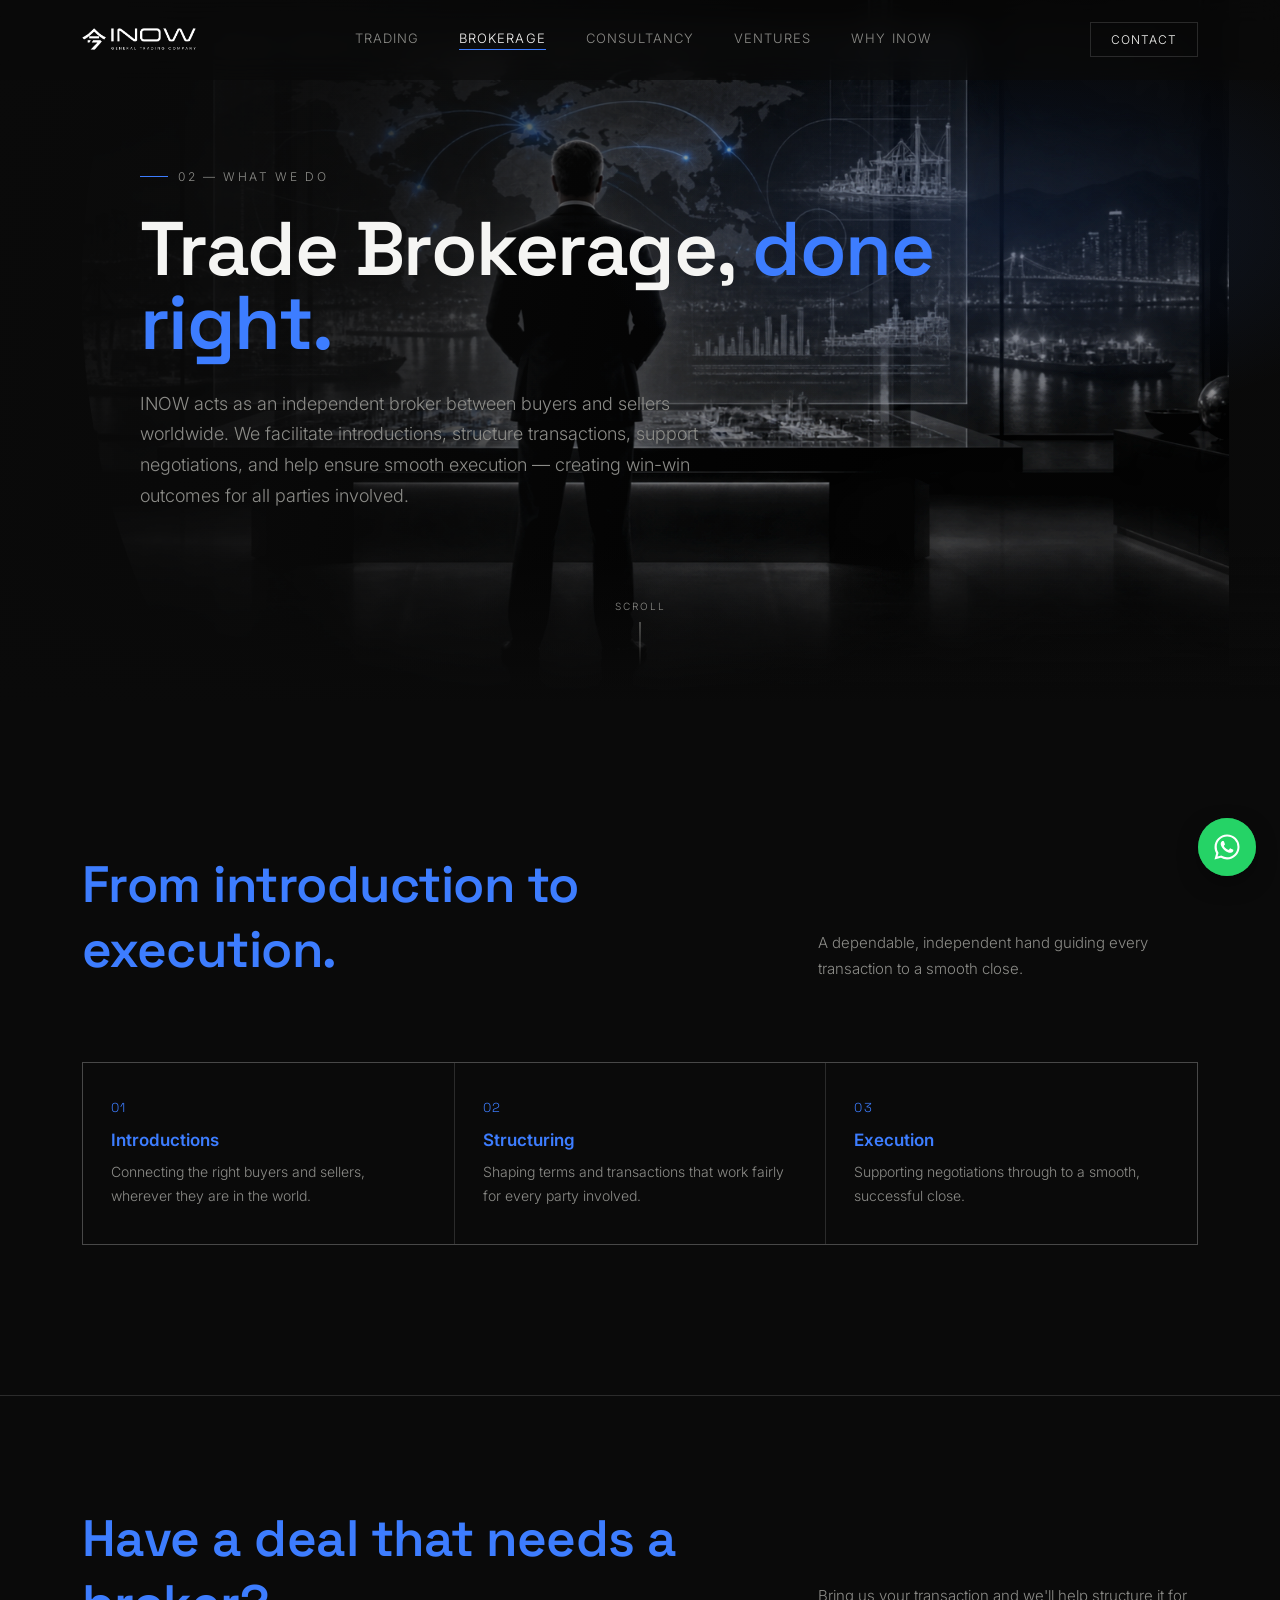
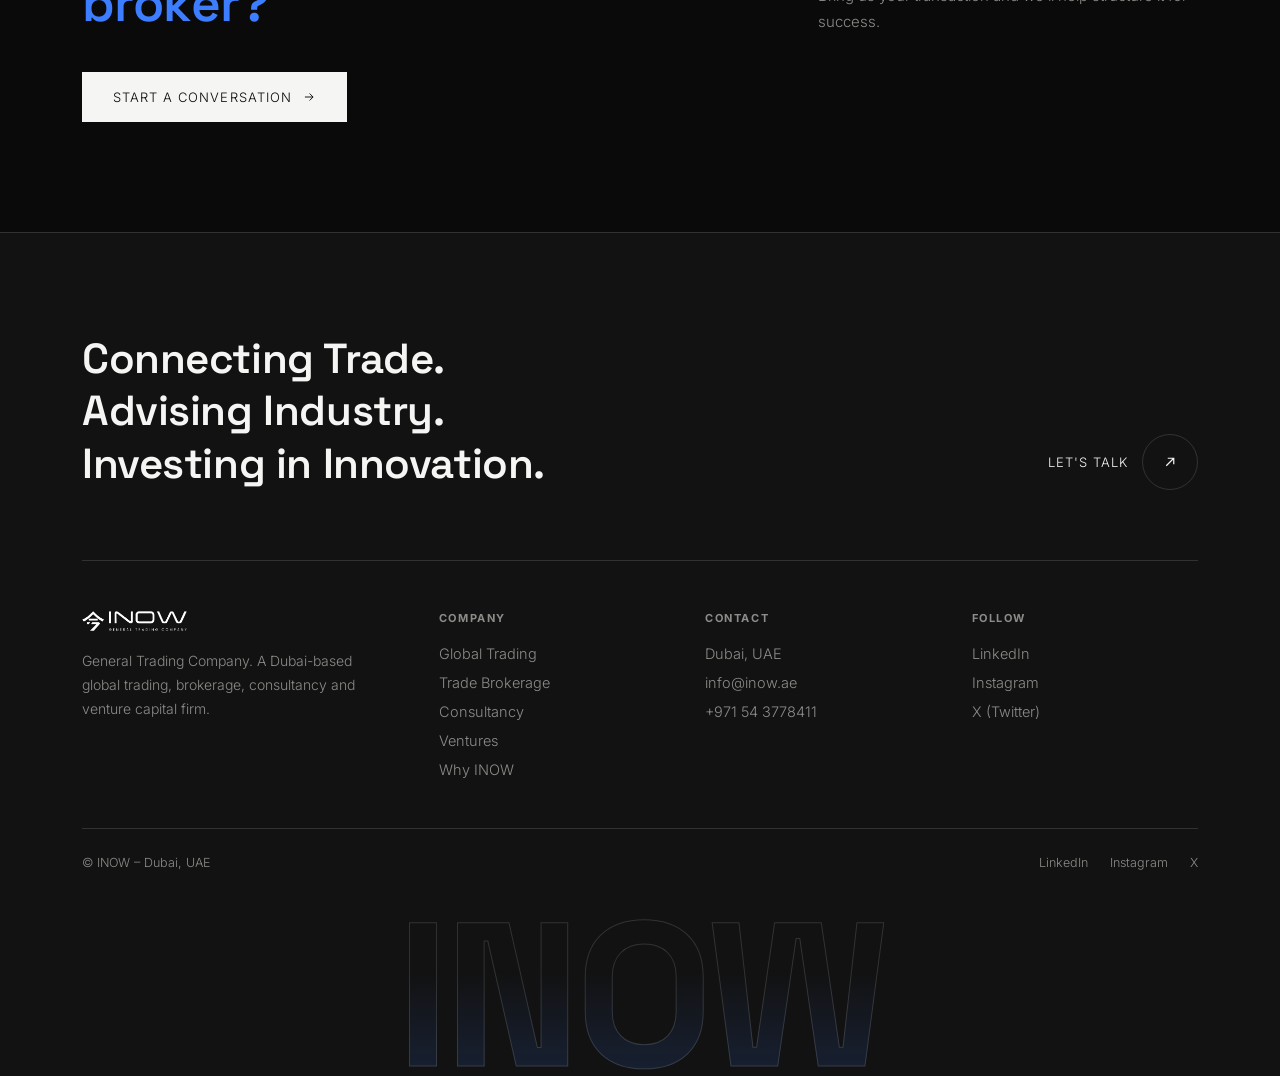
==== commit faee8af9: "Wire the real phone number, mailto contact form, and a WhatsApp widget Replaces the +971 XXX XXX XXX" ====
--- a/brokerage.html
+++ b/brokerage.html
@@ -119,7 +119,7 @@
         <ul>
           <li>Dubai, UAE</li>
           <li><a href="mailto:info@inow.ae">info@inow.ae</a></li>
-          <li>+971 XXX XXX XXX</li>
+          <li>+971 54 3778411</li>
         </ul>
       </div>
       <div>
@@ -133,7 +133,7 @@
     </div>
 
     <div class="footer-bottom">
-      <span>© <span id="year"></span> INOW General Trading Company — Dubai, UAE</span>
+      <span>© INOW – Dubai, UAE</span>
       <div class="footer-socials">
         <a href="#">LinkedIn</a><a href="#">Instagram</a><a href="#">X</a>
       </div>
@@ -143,6 +143,10 @@
   </div>
 </footer>
 
+<a href="https://wa.me/971543778411?text=Hello%20INOW%2C%20I%27d%20like%20to%20know%20more." target="_blank" rel="noopener" class="whatsapp-widget" aria-label="Chat with INOW on WhatsApp">
+  <svg viewBox="0 0 32 32" xmlns="http://www.w3.org/2000/svg"><path d="M16.02 2.667c-7.36 0-13.333 5.973-13.333 13.333 0 2.353.615 4.65 1.783 6.67L2.667 29.333l6.827-1.783a13.29 13.29 0 0 0 6.526 1.72h.006c7.36 0 13.333-5.973 13.333-13.334 0-3.56-1.387-6.906-3.906-9.427a13.24 13.24 0 0 0-9.427-3.906Zm0 24.2h-.004a11.05 11.05 0 0 1-5.633-1.541l-.404-.24-4.05 1.062 1.082-3.947-.263-.406a11.02 11.02 0 0 1-1.688-5.868c0-6.096 4.96-11.055 11.063-11.055 2.954 0 5.732 1.152 7.822 3.243a10.99 10.99 0 0 1 3.238 7.822c0 6.096-4.96 11.056-11.09 11.056Zm6.07-8.284c-.332-.166-1.965-.97-2.27-1.08-.305-.11-.527-.166-.749.166-.222.333-.86 1.08-1.055 1.302-.194.222-.388.25-.72.083-.332-.166-1.402-.517-2.671-1.65-.987-.88-1.654-1.968-1.848-2.3-.194-.333-.02-.512.146-.678.15-.15.333-.388.5-.583.166-.194.221-.333.332-.555.111-.222.056-.416-.028-.583-.083-.166-.749-1.804-1.027-2.47-.27-.65-.545-.562-.749-.573-.194-.01-.416-.012-.638-.012-.222 0-.583.083-.888.416-.305.333-1.166 1.14-1.166 2.777 0 1.638 1.194 3.221 1.36 3.444.166.222 2.351 3.59 5.696 5.034.796.343 1.417.548 1.902.702.799.254 1.526.218 2.101.132.641-.096 1.965-.803 2.242-1.58.277-.777.277-1.443.194-1.58-.083-.138-.305-.222-.638-.388Z"/></svg>
+</a>
+
 <script src="assets/site.js"></script>
 </body>
 </html>
--- a/assets/style.css
+++ b/assets/style.css
@@ -28,6 +28,10 @@
 .wrap{max-width:1180px;margin:0 auto;padding:0 32px;}
 ::selection{background:var(--blue);color:var(--white);}
 
+@media (min-width:1600px){
+  .wrap{max-width:1320px;}
+}
+
 /* ---------- Scrollbar ---------- */
 ::-webkit-scrollbar{width:8px;}
 ::-webkit-scrollbar-track{background:var(--black);}
@@ -248,8 +252,12 @@
 }
 
 /* ---------- Why INOW ---------- */
-.why-grid{display:grid;grid-template-columns:repeat(5,1fr);border-top:1px solid var(--line);border-left:1px solid var(--line);}
+/* Flexbox + wrap (not CSS grid) so a last row with fewer items than the
+   row above just leaves quiet empty space instead of a stretched or
+   filled-in "ghost" cell — grid's shared column tracks can't do that. */
+.why-grid{display:flex;flex-wrap:wrap;border-top:1px solid var(--line);border-left:1px solid var(--line);}
 .why-cell{
+  flex:1 1 200px;min-width:200px;
   border-right:1px solid var(--line);border-bottom:1px solid var(--line);
   padding:40px 26px;min-height:220px;display:flex;flex-direction:column;justify-content:space-between;
   transition:background .4s var(--ease),box-shadow .4s var(--ease);
@@ -259,12 +267,13 @@
 .why-cell svg{width:26px;height:26px;stroke:var(--white);fill:none;transition:stroke .35s var(--ease);}
 .why-cell:hover svg{stroke:var(--blue);}
 .why-cell h4{margin-top:22px;font-size:15px;font-weight:500;letter-spacing:.01em;line-height:1.5;color:var(--blue);}
-@media (max-width:960px){.why-grid{grid-template-columns:repeat(2,1fr);}}
 
 /* ---------- Overview link cards (Home) ---------- */
-.card-grid{display:grid;grid-template-columns:repeat(auto-fit,minmax(220px,1fr));gap:1px;background:var(--line);border:1px solid var(--line);}
+.card-grid{display:flex;flex-wrap:wrap;border-top:1px solid var(--line);border-left:1px solid var(--line);}
 .card{
+  flex:1 1 230px;min-width:230px;
   background:var(--black);padding:44px 30px;display:flex;flex-direction:column;justify-content:space-between;min-height:280px;
+  border-right:1px solid var(--line);border-bottom:1px solid var(--line);
   transition:background .4s var(--ease);position:relative;overflow:hidden;
 }
 .card:hover{background:var(--panel);}
@@ -376,8 +385,9 @@
   .contact-shell{grid-template-columns:1fr;}
   .footer-columns{grid-template-columns:1fr 1fr;}
   .hero-stats{grid-template-columns:repeat(2,1fr);}
-}
-@media (max-width:720px){
+  /* Switch to the drawer nav here (not at a phone-only width): below this,
+     there isn't reliably enough room for five nav links + logo + Contact
+     on one line without wrapping or overlapping. */
   nav.links{
     display:flex;flex-direction:column;align-items:flex-start;gap:0;
     position:fixed;top:0;right:0;height:100vh;width:78vw;max-width:320px;
@@ -393,7 +403,33 @@
   .burger.open span:nth-child(2){opacity:0;}
   .burger.open span:nth-child(3){transform:translateY(-6px) rotate(-45deg);}
   .burger span{transition:transform .3s var(--ease),opacity .3s var(--ease);}
-  .pillar{grid-template-columns:1fr;}
-  .why-grid{grid-template-columns:1fr 1fr;}
+}
+@media (max-width:720px){
   section{padding:100px 0;}
 }
+
+/* ---------- WhatsApp widget ---------- */
+.whatsapp-widget{
+  position:fixed;right:24px;bottom:24px;z-index:200;
+  width:58px;height:58px;border-radius:50%;
+  background:#25D366;color:#fff;
+  display:flex;align-items:center;justify-content:center;
+  box-shadow:0 8px 24px -6px rgba(0,0,0,0.6);
+  transition:transform .3s var(--ease),box-shadow .3s var(--ease);
+}
+.whatsapp-widget::before{
+  content:"";position:absolute;inset:0;border-radius:50%;
+  background:#25D366;opacity:0.55;
+  animation:whatsappPulse 2.4s ease-out infinite;
+  z-index:-1;
+}
+@keyframes whatsappPulse{
+  0%{transform:scale(1);opacity:0.55;}
+  100%{transform:scale(1.8);opacity:0;}
+}
+.whatsapp-widget svg{width:30px;height:30px;fill:#fff;}
+.whatsapp-widget:hover{transform:scale(1.08);box-shadow:0 10px 28px -6px rgba(0,0,0,0.7);}
+@media (max-width:720px){
+  .whatsapp-widget{right:16px;bottom:16px;width:52px;height:52px;}
+  .whatsapp-widget svg{width:26px;height:26px;}
+}
